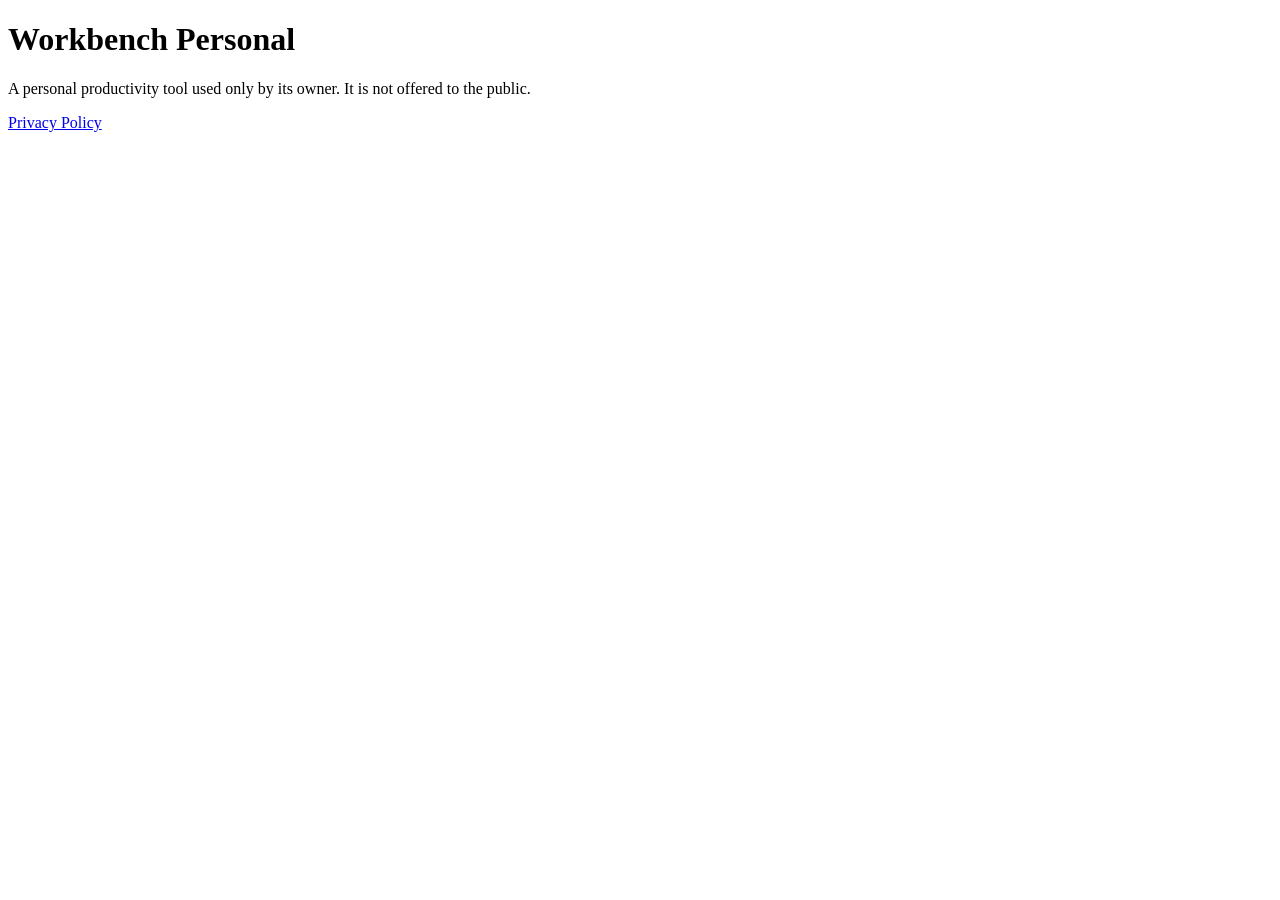
==== index.html @ 725884d2 "Add home page and privacy policy" ====
<!doctype html><html><head><meta charset="utf-8"><title>Workbench Personal</title></head>
<body><h1>Workbench Personal</h1>
<p>A personal productivity tool used only by its owner. It is not offered to the public.</p>
<p><a href="privacy.html">Privacy Policy</a></p></body></html>
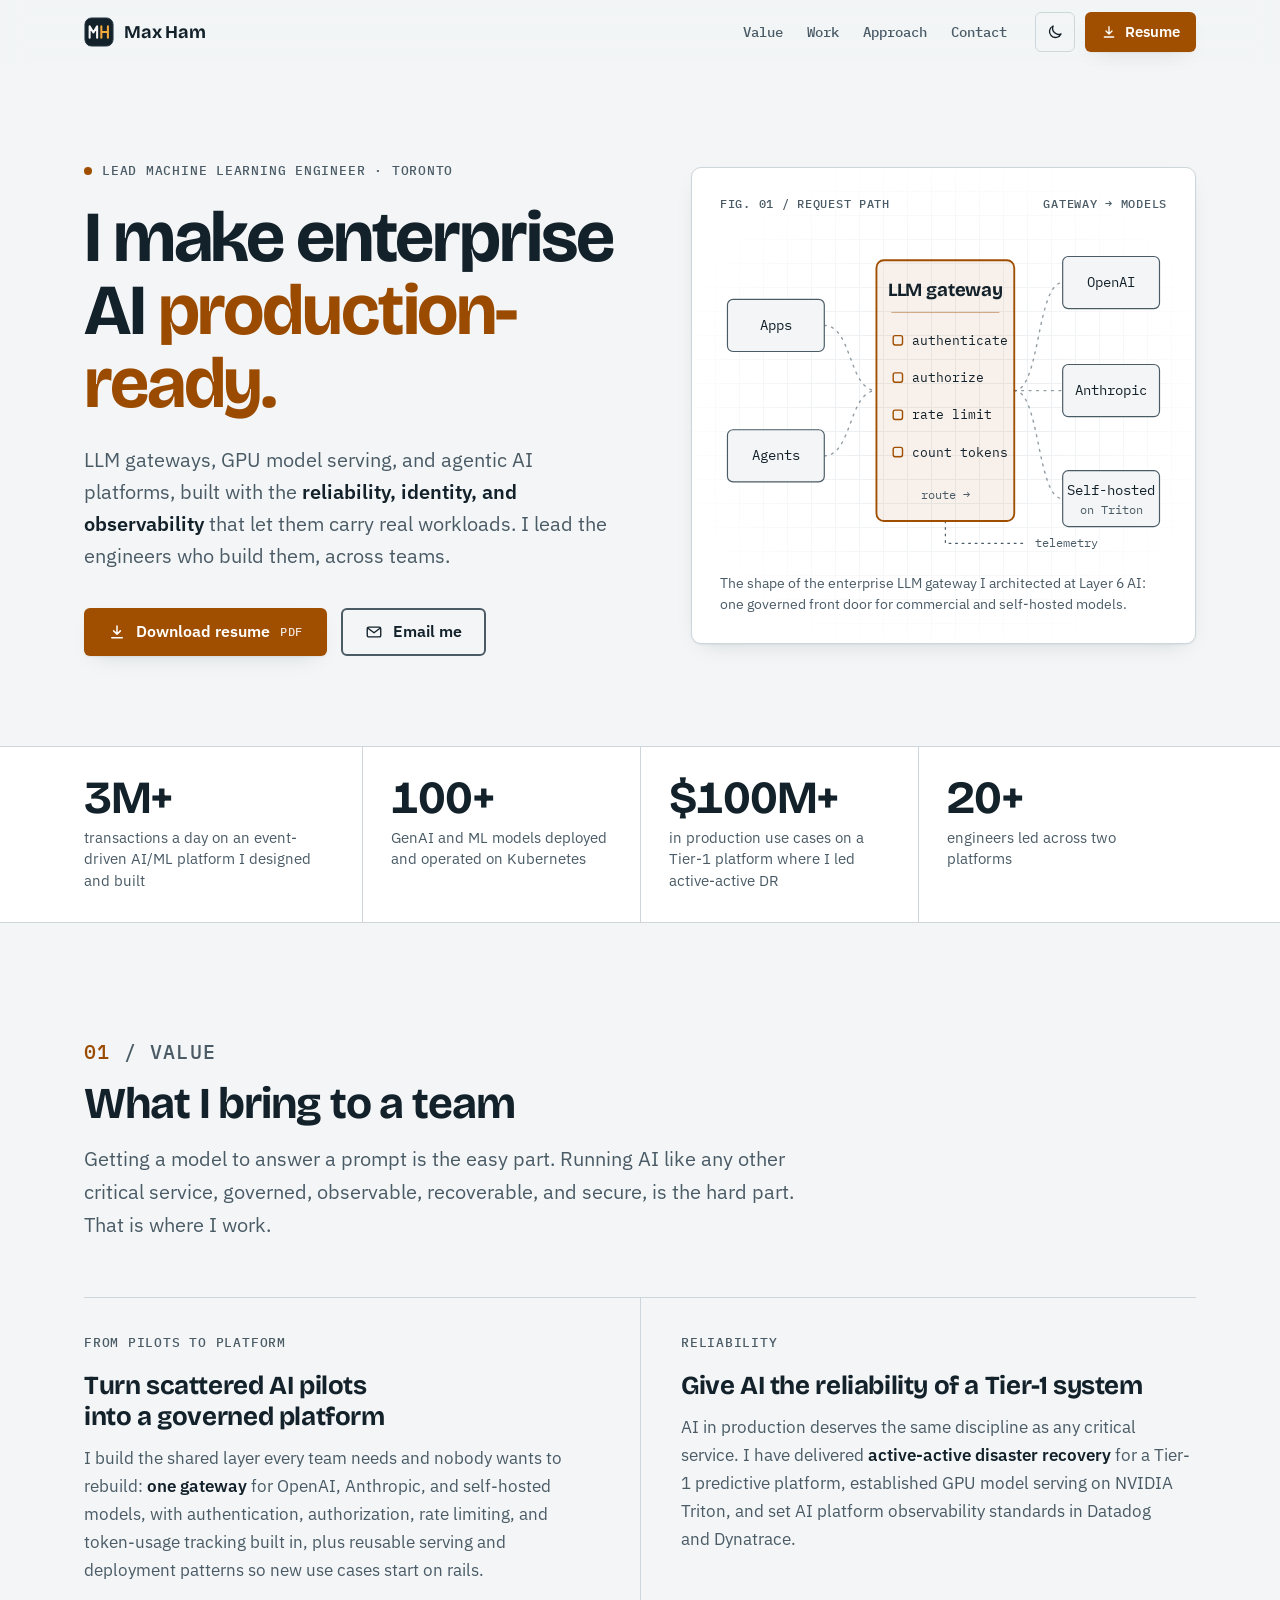
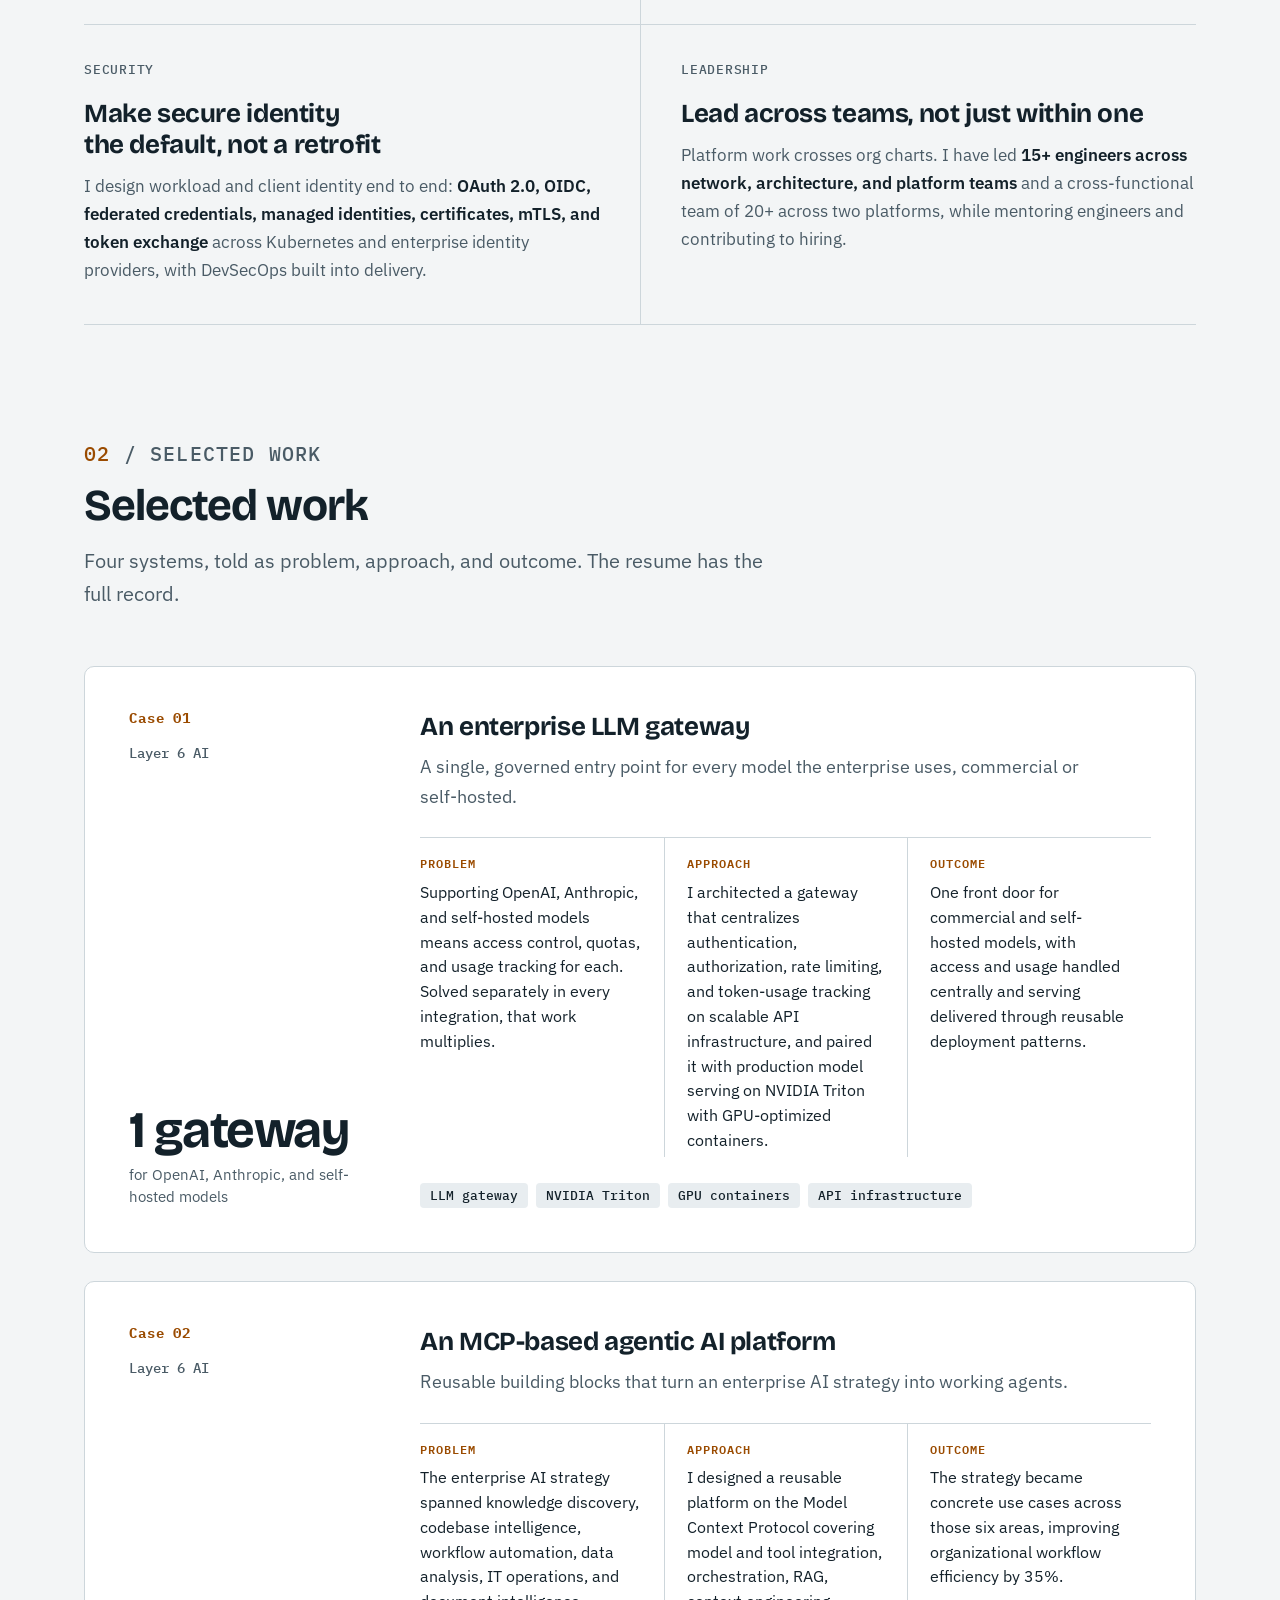
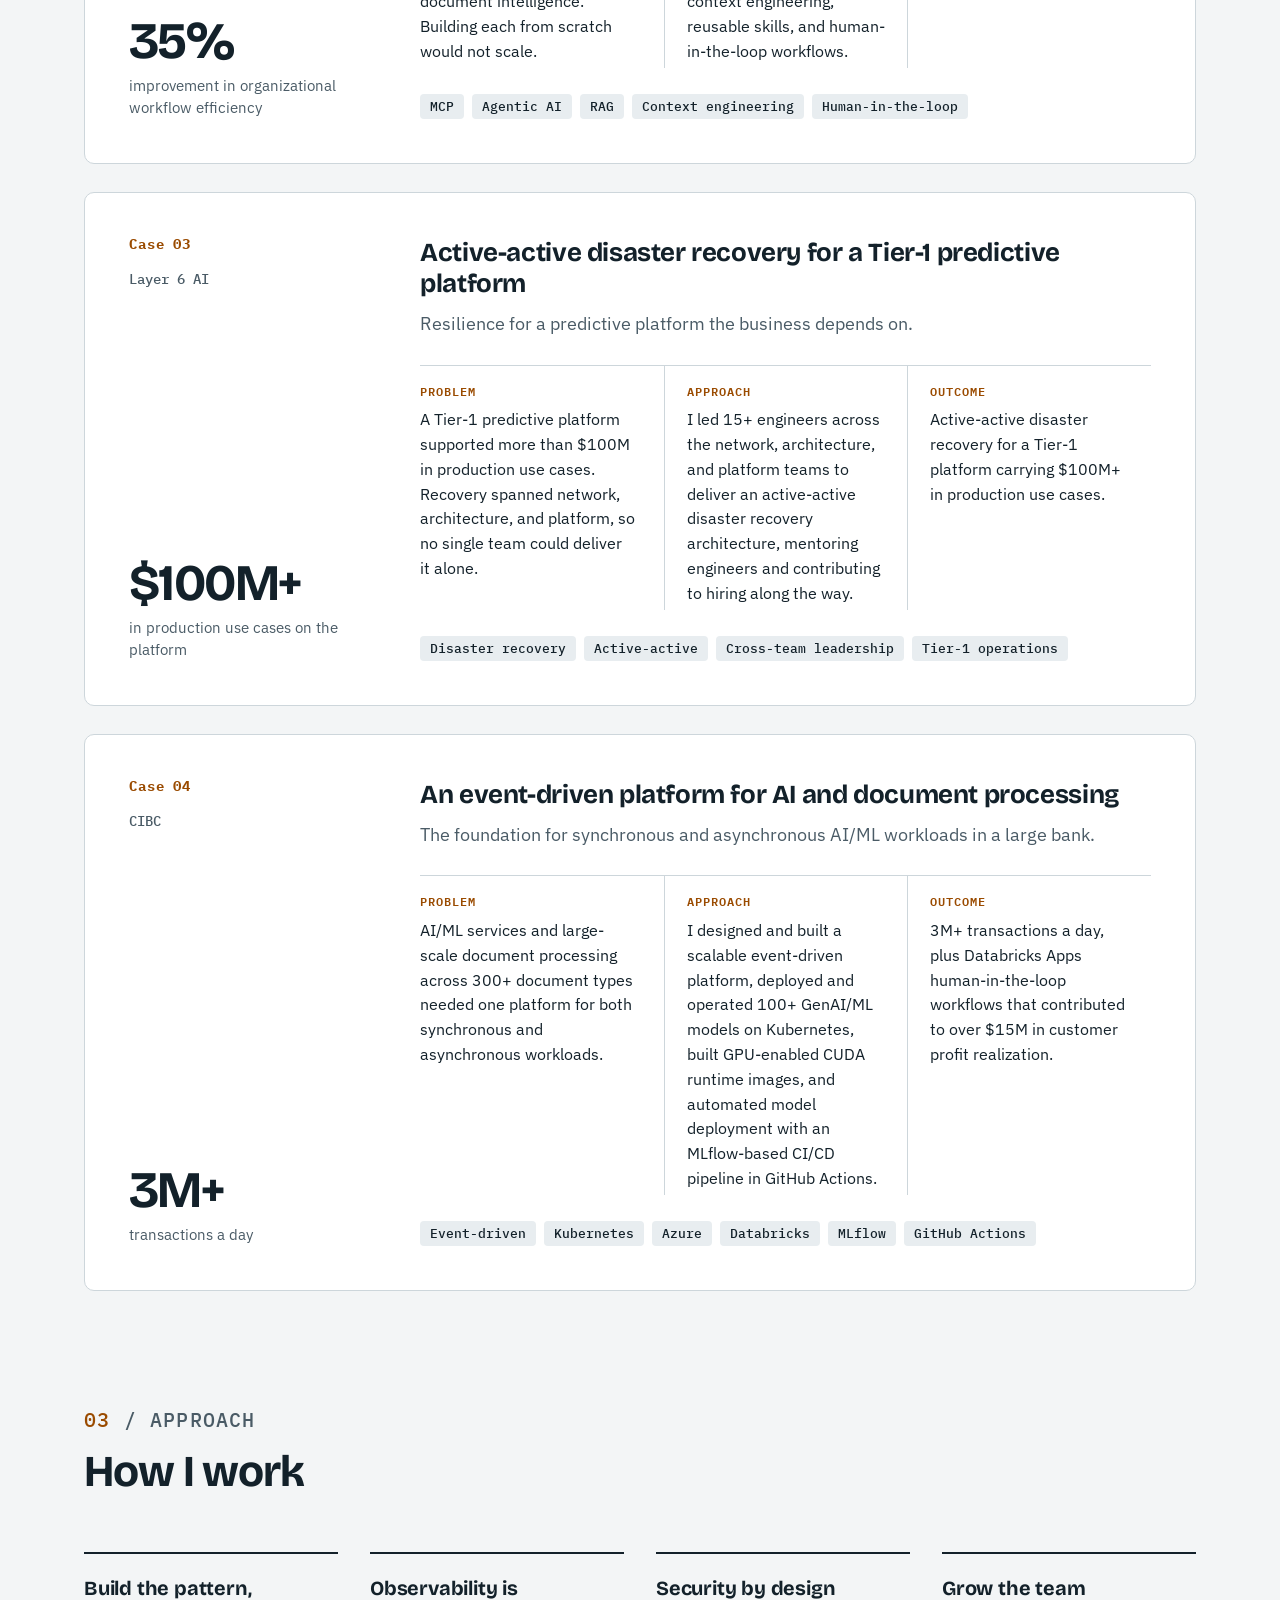
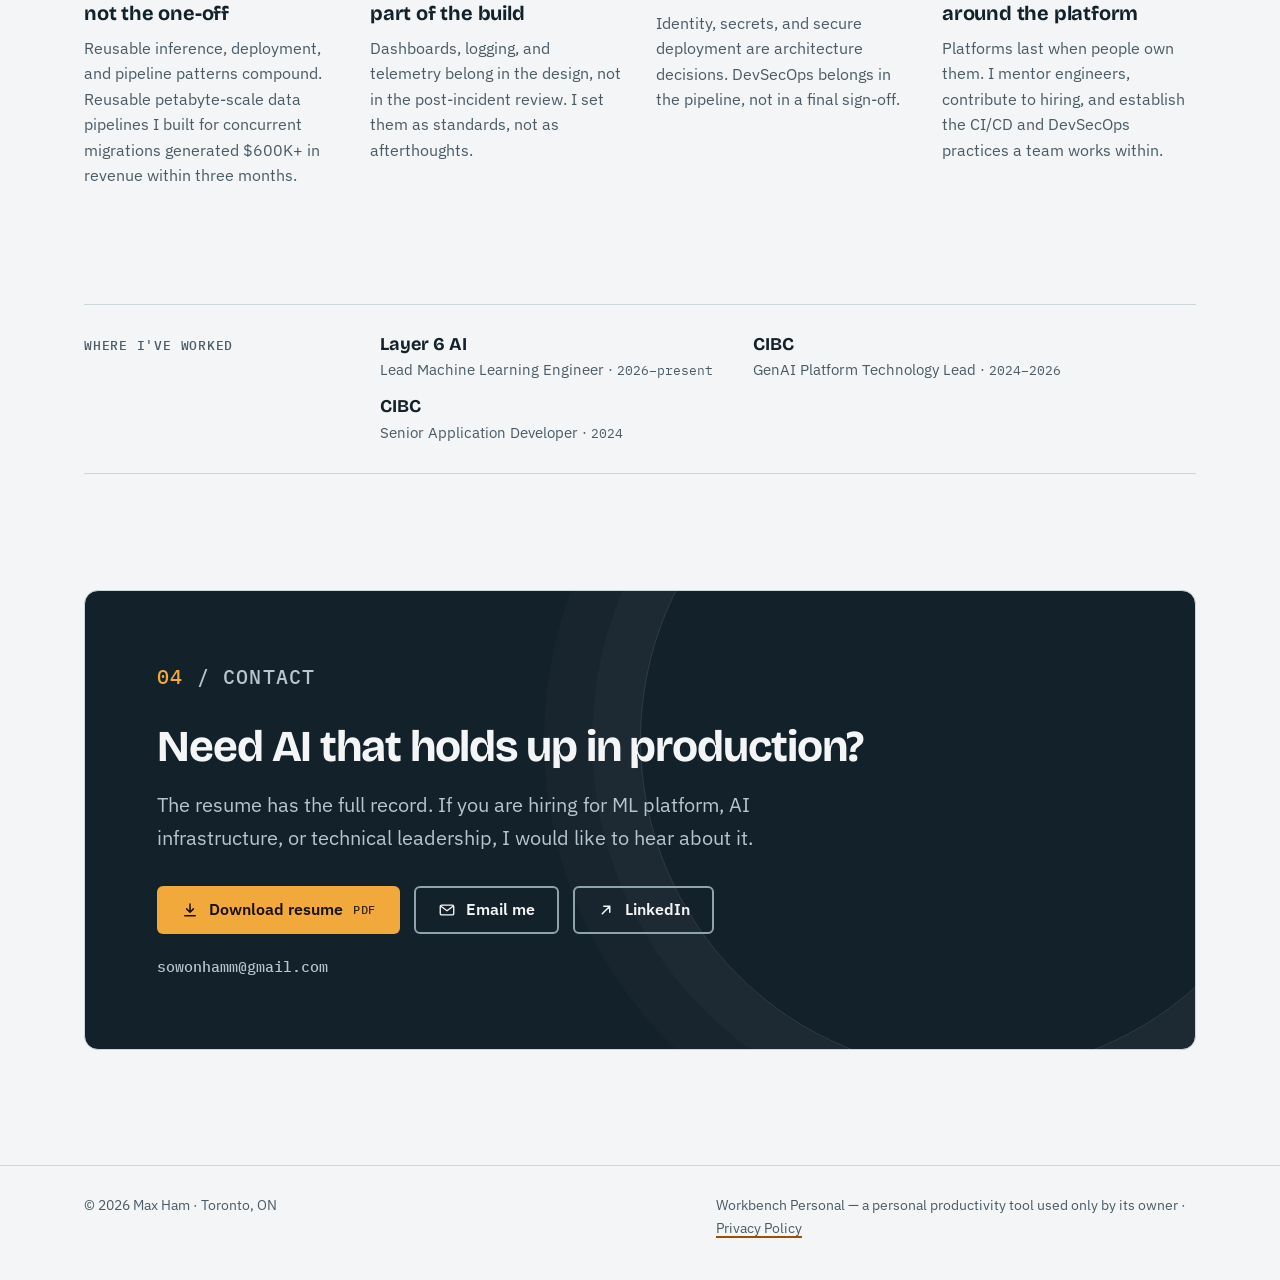
==== commit 6c337cfb: "Launch personal website" ====
--- a/index.html
+++ b/index.html
@@ -1,4 +1,388 @@
-<!doctype html><html><head><meta charset="utf-8"><title>Workbench Personal</title></head>
-<body><h1>Workbench Personal</h1>
-<p>A personal productivity tool used only by its owner. It is not offered to the public.</p>
-<p><a href="privacy.html">Privacy Policy</a></p></body></html>
+<!doctype html>
+<html lang="en-CA">
+<head>
+<meta charset="utf-8">
+<meta name="viewport" content="width=device-width, initial-scale=1, viewport-fit=cover">
+<title>Max Ham | Lead Machine Learning Engineer, Toronto</title>
+<meta name="description" content="Max Ham is a Lead Machine Learning Engineer in Toronto who makes enterprise AI production-ready: LLM gateways, GPU model serving, agentic AI platforms, and Tier-1 reliability.">
+<meta name="author" content="Max Ham">
+<link rel="canonical" href="https://irosora.github.io/">
+<meta name="color-scheme" content="light dark">
+<meta name="theme-color" content="#f3f5f6" media="(prefers-color-scheme: light)">
+<meta name="theme-color" content="#0c161c" media="(prefers-color-scheme: dark)">
+
+<meta property="og:type" content="profile">
+<meta property="og:site_name" content="Max Ham">
+<meta property="og:locale" content="en_CA">
+<meta property="og:url" content="https://irosora.github.io/">
+<meta property="og:title" content="Max Ham | Lead Machine Learning Engineer">
+<meta property="og:description" content="I make enterprise AI production-ready: LLM gateways, GPU model serving, agentic AI platforms, and Tier-1 reliability.">
+<meta property="og:image" content="https://irosora.github.io/og-image.png">
+<meta property="og:image:type" content="image/png">
+<meta property="og:image:width" content="1200">
+<meta property="og:image:height" content="630">
+<meta property="og:image:alt" content="Max Ham, Lead Machine Learning Engineer, Toronto. I make enterprise AI production-ready.">
+<meta property="profile:first_name" content="Max">
+<meta property="profile:last_name" content="Ham">
+<meta name="twitter:card" content="summary_large_image">
+<meta name="twitter:title" content="Max Ham | Lead Machine Learning Engineer">
+<meta name="twitter:description" content="I make enterprise AI production-ready: LLM gateways, GPU model serving, agentic AI platforms, and Tier-1 reliability.">
+<meta name="twitter:image" content="https://irosora.github.io/og-image.png">
+<meta name="twitter:image:alt" content="Max Ham, Lead Machine Learning Engineer, Toronto. I make enterprise AI production-ready.">
+
+<link rel="icon" href="/favicon.ico" sizes="32x32">
+<link rel="icon" href="/favicon.svg" type="image/svg+xml">
+<link rel="apple-touch-icon" href="/apple-touch-icon.png">
+<link rel="manifest" href="/site.webmanifest">
+
+<link rel="preconnect" href="https://fonts.googleapis.com">
+<link rel="preconnect" href="https://fonts.gstatic.com" crossorigin>
+<link rel="stylesheet" href="https://fonts.googleapis.com/css2?family=Bricolage+Grotesque:opsz,wght@12..96,700&family=IBM+Plex+Mono:wght@500;600;700&family=IBM+Plex+Sans:wght@400;600&display=swap">
+<link rel="stylesheet" href="/styles.css">
+<script>
+  // Apply a saved theme before first paint so the page never flashes the wrong colours.
+  (function () {
+    try {
+      var t = localStorage.getItem("theme");
+      if (t === "light" || t === "dark") document.documentElement.setAttribute("data-theme", t);
+    } catch (e) {}
+  })();
+</script>
+<script src="/script.js" defer></script>
+
+<script type="application/ld+json">
+{
+  "@context": "https://schema.org",
+  "@type": "Person",
+  "name": "Max Ham",
+  "jobTitle": "Lead Machine Learning Engineer",
+  "email": "mailto:sowonhamm@gmail.com",
+  "url": "https://irosora.github.io/",
+  "image": "https://irosora.github.io/og-image.png",
+  "sameAs": ["https://www.linkedin.com/in/sowonham/"],
+  "worksFor": { "@type": "Organization", "name": "Layer 6 AI" },
+  "address": {
+    "@type": "PostalAddress",
+    "addressLocality": "Toronto",
+    "addressRegion": "ON",
+    "addressCountry": "CA"
+  },
+  "knowsAbout": [
+    "Machine learning platforms",
+    "LLM gateways",
+    "Model serving",
+    "NVIDIA Triton Inference Server",
+    "Model Context Protocol",
+    "Retrieval-augmented generation",
+    "Agentic AI",
+    "Kubernetes",
+    "Microsoft Azure",
+    "Databricks",
+    "Disaster recovery",
+    "Observability"
+  ]
+}
+</script>
+</head>
+<body>
+<a class="skip-link" href="#main">Skip to content</a>
+
+<header class="site-header">
+  <div class="wrap header-inner">
+    <a class="brand" href="#top" aria-label="Max Ham, back to top">
+      <svg class="brand-mark" viewBox="0 0 32 32" width="30" height="30" aria-hidden="true" focusable="false">
+        <rect x="1" y="1" width="30" height="30" rx="7" fill="#13212a" stroke="#2a3c47"/>
+        <path d="M6 22V10l4 6.5L14 10v12" fill="none" stroke="#f3f5f6" stroke-width="2.2" stroke-linecap="round" stroke-linejoin="round"/>
+        <path d="M18.5 10v12M18.5 16h7M25.5 10v12" fill="none" stroke="#f2a93b" stroke-width="2.2" stroke-linecap="round"/>
+      </svg>
+      <span>Max Ham</span>
+    </a>
+    <nav class="site-nav" aria-label="Main">
+      <ul>
+        <li><a href="#value">Value</a></li>
+        <li><a href="#work">Work</a></li>
+        <li><a href="#approach">Approach</a></li>
+        <li><a href="#contact">Contact</a></li>
+      </ul>
+    </nav>
+    <div class="header-tools">
+      <button class="theme-toggle" type="button" aria-label="Switch to dark theme" hidden>
+        <svg class="icon-moon" viewBox="0 0 24 24" aria-hidden="true" focusable="false"><path d="M20 14.5A8 8 0 0 1 9.5 4a8 8 0 1 0 10.5 10.5Z" fill="none" stroke="currentColor" stroke-width="1.8" stroke-linejoin="round"/></svg>
+        <svg class="icon-sun" viewBox="0 0 24 24" aria-hidden="true" focusable="false"><circle cx="12" cy="12" r="4" fill="none" stroke="currentColor" stroke-width="1.8"/><path d="M12 2.5v2M12 19.5v2M2.5 12h2M19.5 12h2M5.3 5.3l1.4 1.4M17.3 17.3l1.4 1.4M5.3 18.7l1.4-1.4M17.3 6.7l1.4-1.4" stroke="currentColor" stroke-width="1.8" stroke-linecap="round"/></svg>
+      </button>
+      <a class="btn btn-primary btn-sm" href="/Max_Ham_Resume.pdf" download="Max_Ham_Resume.pdf">
+        <svg viewBox="0 0 24 24" aria-hidden="true" focusable="false"><path d="M12 4v11m0 0-4.5-4.5M12 15l4.5-4.5M5 19.5h14" fill="none" stroke="currentColor" stroke-width="2" stroke-linecap="round" stroke-linejoin="round"/></svg>
+        <span>Resume<span class="visually-hidden"> (PDF download)</span></span>
+      </a>
+    </div>
+  </div>
+</header>
+
+<main id="main" tabindex="-1">
+  <div id="top" class="wrap hero">
+    <div class="hero-copy">
+      <p class="label status"><span class="status-dot" aria-hidden="true"></span>Lead Machine Learning Engineer &middot; Toronto</p>
+      <h1>I make enterprise AI <em>production-ready.</em></h1>
+      <p class="lede">LLM gateways, GPU model serving, and agentic AI platforms, built with the <strong>reliability, identity, and observability</strong> that let them carry real workloads. I lead the engineers who build them, across teams.</p>
+      <div class="actions">
+        <a class="btn btn-primary" href="/Max_Ham_Resume.pdf" download="Max_Ham_Resume.pdf">
+          <svg viewBox="0 0 24 24" aria-hidden="true" focusable="false"><path d="M12 4v11m0 0-4.5-4.5M12 15l4.5-4.5M5 19.5h14" fill="none" stroke="currentColor" stroke-width="2" stroke-linecap="round" stroke-linejoin="round"/></svg>
+          Download resume <span class="meta">PDF</span>
+        </a>
+        <a class="btn btn-secondary" href="mailto:sowonhamm@gmail.com">
+          <svg viewBox="0 0 24 24" aria-hidden="true" focusable="false"><rect x="3" y="5.5" width="18" height="13" rx="2" fill="none" stroke="currentColor" stroke-width="1.8"/><path d="m4 7 8 6 8-6" fill="none" stroke="currentColor" stroke-width="1.8" stroke-linejoin="round"/></svg>
+          Email me
+        </a>
+      </div>
+    </div>
+
+    <figure class="hero-visual diagram-frame">
+      <div class="diagram-head" aria-hidden="true"><span>fig. 01 / request path</span><span>gateway &rarr; models</span></div>
+      <svg class="diagram" viewBox="0 0 480 360" width="480" height="360" role="img" aria-labelledby="diagram-title diagram-desc">
+        <title id="diagram-title">How an enterprise LLM gateway routes a request</title>
+        <desc id="diagram-desc">Apps and agents send requests to an LLM gateway. The gateway authenticates, authorizes, rate limits, and counts token usage, then routes each request to OpenAI, Anthropic, or a self-hosted model served on NVIDIA Triton. The gateway emits telemetry for observability.</desc>
+
+        <path class="wire" d="M112 110 C142 110 138 180 168 180"/>
+        <path class="wire" d="M112 250 C142 250 138 180 168 180"/>
+        <path class="wire" d="M316 180 C344 180 340 64 368 64"/>
+        <path class="wire" d="M316 180 H368"/>
+        <path class="wire" d="M316 180 C344 180 340 296 368 296"/>
+        <path class="tele" d="M242 320 V344 H330"/>
+
+        <path class="pulse in-a" pathLength="100" d="M112 110 C142 110 138 180 168 180"/>
+        <path class="pulse in-b" pathLength="100" d="M112 250 C142 250 138 180 168 180"/>
+        <path class="pulse out-a" pathLength="100" d="M316 180 C344 180 340 64 368 64"/>
+        <path class="pulse out-b" pathLength="100" d="M316 180 H368"/>
+        <path class="pulse out-c" pathLength="100" d="M316 180 C344 180 340 296 368 296"/>
+
+        <rect class="node" x="8" y="82" width="104" height="56" rx="6"/>
+        <text x="60" y="115" text-anchor="middle">Apps</text>
+        <rect class="node" x="8" y="222" width="104" height="56" rx="6"/>
+        <text x="60" y="255" text-anchor="middle">Agents</text>
+
+        <rect class="gateway" x="168" y="40" width="148" height="280" rx="8"/>
+        <text class="t-title" x="242" y="78" text-anchor="middle">LLM gateway</text>
+        <line class="rule" x1="184" y1="96" x2="300" y2="96"/>
+        <rect class="check-box c1" x="186" y="121" width="10" height="10" rx="2"/>
+        <text class="t-check" x="206" y="131">authenticate</text>
+        <rect class="check-box c2" x="186" y="161" width="10" height="10" rx="2"/>
+        <text class="t-check" x="206" y="171">authorize</text>
+        <rect class="check-box c3" x="186" y="201" width="10" height="10" rx="2"/>
+        <text class="t-check" x="206" y="211">rate limit</text>
+        <rect class="check-box c4" x="186" y="241" width="10" height="10" rx="2"/>
+        <text class="t-check" x="206" y="251">count tokens</text>
+        <text class="t-soft" x="242" y="296" text-anchor="middle">route &#8594;</text>
+
+        <rect class="node" x="368" y="36" width="104" height="56" rx="6"/>
+        <text x="420" y="69" text-anchor="middle">OpenAI</text>
+        <rect class="node" x="368" y="152" width="104" height="56" rx="6"/>
+        <text x="420" y="185" text-anchor="middle">Anthropic</text>
+        <rect class="node" x="368" y="266" width="104" height="60" rx="6"/>
+        <text x="420" y="292" text-anchor="middle">Self-hosted</text>
+        <text class="t-soft" x="420" y="312" text-anchor="middle">on Triton</text>
+
+        <text class="t-soft" x="338" y="348">telemetry</text>
+      </svg>
+      <figcaption class="diagram-caption">The shape of the enterprise LLM gateway I architected at Layer 6 AI: one governed front door for commercial and self-hosted models.</figcaption>
+    </figure>
+  </div>
+
+  <section class="proof" aria-label="At a glance">
+    <div class="wrap">
+      <dl>
+        <div><dt>transactions a day on an event-driven AI/ML platform I designed and built</dt><dd>3M+</dd></div>
+        <div><dt>GenAI and ML models deployed and operated on Kubernetes</dt><dd>100+</dd></div>
+        <div><dt>in production use cases on a Tier-1 platform where I led active-active DR</dt><dd>$100M+</dd></div>
+        <div><dt>engineers led across two platforms</dt><dd>20+</dd></div>
+      </dl>
+    </div>
+  </section>
+
+  <section id="value" class="wrap section" aria-labelledby="value-title">
+    <div class="section-head">
+      <p class="label"><span class="idx">01</span> / Value</p>
+      <h2 id="value-title">What I bring to a team</h2>
+      <p>Getting a model to answer a prompt is the easy part. Running AI like any other critical service, governed, observable, recoverable, and secure, is the hard part. That is where I work.</p>
+    </div>
+    <div class="value-grid">
+      <article class="value">
+        <p class="label">From pilots to platform</p>
+        <h3>Turn scattered AI pilots into a governed platform</h3>
+        <p>I build the shared layer every team needs and nobody wants to rebuild: <strong>one gateway</strong> for OpenAI, Anthropic, and self-hosted models, with authentication, authorization, rate limiting, and token-usage tracking built in, plus reusable serving and deployment patterns so new use cases start on rails.</p>
+      </article>
+      <article class="value">
+        <p class="label">Reliability</p>
+        <h3>Give AI the reliability of a Tier-1 system</h3>
+        <p>AI in production deserves the same discipline as any critical service. I have delivered <strong>active-active disaster recovery</strong> for a Tier-1 predictive platform, established GPU model serving on NVIDIA Triton, and set AI platform observability standards in Datadog and Dynatrace.</p>
+      </article>
+      <article class="value">
+        <p class="label">Security</p>
+        <h3>Make secure identity the default, not a retrofit</h3>
+        <p>I design workload and client identity end to end: <strong>OAuth 2.0, OIDC, federated credentials, managed identities, certificates, mTLS, and token exchange</strong> across Kubernetes and enterprise identity providers, with DevSecOps built into delivery.</p>
+      </article>
+      <article class="value">
+        <p class="label">Leadership</p>
+        <h3>Lead across teams, not just within one</h3>
+        <p>Platform work crosses org charts. I have led <strong>15+ engineers across network, architecture, and platform teams</strong> and a cross-functional team of 20+ across two platforms, while mentoring engineers and contributing to hiring.</p>
+      </article>
+    </div>
+  </section>
+
+  <section id="work" class="wrap section" aria-labelledby="work-title">
+    <div class="section-head">
+      <p class="label"><span class="idx">02</span> / Selected work</p>
+      <h2 id="work-title">Selected work</h2>
+      <p>Four systems, told as problem, approach, and outcome. The resume has the full record.</p>
+    </div>
+
+    <div class="cases">
+      <article class="case" aria-labelledby="case1-title">
+        <div class="case-meta">
+          <p class="case-num">Case 01</p>
+          <p class="case-org">Layer 6 AI</p>
+          <p class="case-figure"><span class="num">1 gateway</span><span class="cap">for OpenAI, Anthropic, and self-hosted models</span></p>
+        </div>
+        <div class="case-body">
+          <h3 id="case1-title">An enterprise LLM gateway</h3>
+          <p class="summary">A single, governed entry point for every model the enterprise uses, commercial or self-hosted.</p>
+          <dl class="pao">
+            <div><dt>Problem</dt><dd>Supporting OpenAI, Anthropic, and self-hosted models means access control, quotas, and usage tracking for each. Solved separately in every integration, that work multiplies.</dd></div>
+            <div><dt>Approach</dt><dd>I architected a gateway that centralizes authentication, authorization, rate limiting, and token-usage tracking on scalable API infrastructure, and paired it with production model serving on NVIDIA Triton with GPU-optimized containers.</dd></div>
+            <div><dt>Outcome</dt><dd>One front door for commercial and self-hosted models, with access and usage handled centrally and serving delivered through reusable deployment patterns.</dd></div>
+          </dl>
+          <ul class="stack" aria-label="Technologies">
+            <li>LLM gateway</li><li>NVIDIA Triton</li><li>GPU containers</li><li>API infrastructure</li>
+          </ul>
+        </div>
+      </article>
+
+      <article class="case" aria-labelledby="case2-title">
+        <div class="case-meta">
+          <p class="case-num">Case 02</p>
+          <p class="case-org">Layer 6 AI</p>
+          <p class="case-figure"><span class="num">35%</span><span class="cap">improvement in organizational workflow efficiency</span></p>
+        </div>
+        <div class="case-body">
+          <h3 id="case2-title">An MCP-based agentic AI platform</h3>
+          <p class="summary">Reusable building blocks that turn an enterprise AI strategy into working agents.</p>
+          <dl class="pao">
+            <div><dt>Problem</dt><dd>The enterprise AI strategy spanned knowledge discovery, codebase intelligence, workflow automation, data analysis, IT operations, and document intelligence. Building each from scratch would not scale.</dd></div>
+            <div><dt>Approach</dt><dd>I designed a reusable platform on the Model Context Protocol covering model and tool integration, orchestration, RAG, context engineering, reusable skills, and human-in-the-loop workflows.</dd></div>
+            <div><dt>Outcome</dt><dd>The strategy became concrete use cases across those six areas, improving organizational workflow efficiency by 35%.</dd></div>
+          </dl>
+          <ul class="stack" aria-label="Technologies">
+            <li>MCP</li><li>Agentic AI</li><li>RAG</li><li>Context engineering</li><li>Human-in-the-loop</li>
+          </ul>
+        </div>
+      </article>
+
+      <article class="case" aria-labelledby="case3-title">
+        <div class="case-meta">
+          <p class="case-num">Case 03</p>
+          <p class="case-org">Layer 6 AI</p>
+          <p class="case-figure"><span class="num">$100M+</span><span class="cap">in production use cases on the platform</span></p>
+        </div>
+        <div class="case-body">
+          <h3 id="case3-title">Active-active disaster recovery for a Tier-1 predictive platform</h3>
+          <p class="summary">Resilience for a predictive platform the business depends on.</p>
+          <dl class="pao">
+            <div><dt>Problem</dt><dd>A Tier-1 predictive platform supported more than $100M in production use cases. Recovery spanned network, architecture, and platform, so no single team could deliver it alone.</dd></div>
+            <div><dt>Approach</dt><dd>I led 15+ engineers across the network, architecture, and platform teams to deliver an active-active disaster recovery architecture, mentoring engineers and contributing to hiring along the way.</dd></div>
+            <div><dt>Outcome</dt><dd>Active-active disaster recovery for a Tier-1 platform carrying $100M+ in production use cases.</dd></div>
+          </dl>
+          <ul class="stack" aria-label="Disciplines">
+            <li>Disaster recovery</li><li>Active-active</li><li>Cross-team leadership</li><li>Tier-1 operations</li>
+          </ul>
+        </div>
+      </article>
+
+      <article class="case" aria-labelledby="case4-title">
+        <div class="case-meta">
+          <p class="case-num">Case 04</p>
+          <p class="case-org">CIBC</p>
+          <p class="case-figure"><span class="num">3M+</span><span class="cap">transactions a day</span></p>
+        </div>
+        <div class="case-body">
+          <h3 id="case4-title">An event-driven platform for AI and document processing</h3>
+          <p class="summary">The foundation for synchronous and asynchronous AI/ML workloads in a large bank.</p>
+          <dl class="pao">
+            <div><dt>Problem</dt><dd>AI/ML services and large-scale document processing across 300+ document types needed one platform for both synchronous and asynchronous workloads.</dd></div>
+            <div><dt>Approach</dt><dd>I designed and built a scalable event-driven platform, deployed and operated 100+ GenAI/ML models on Kubernetes, built GPU-enabled CUDA runtime images, and automated model deployment with an MLflow-based CI/CD pipeline in GitHub Actions.</dd></div>
+            <div><dt>Outcome</dt><dd>3M+ transactions a day, plus Databricks Apps human-in-the-loop workflows that contributed to over $15M in customer profit realization.</dd></div>
+          </dl>
+          <ul class="stack" aria-label="Technologies">
+            <li>Event-driven</li><li>Kubernetes</li><li>Azure</li><li>Databricks</li><li>MLflow</li><li>GitHub Actions</li>
+          </ul>
+        </div>
+      </article>
+    </div>
+  </section>
+
+  <section id="approach" class="wrap section" aria-labelledby="approach-title">
+    <div class="section-head">
+      <p class="label"><span class="idx">03</span> / Approach</p>
+      <h2 id="approach-title">How I work</h2>
+    </div>
+    <div class="principles">
+      <article class="principle">
+        <h3>Build the pattern, not the one-off</h3>
+        <p>Reusable inference, deployment, and pipeline patterns compound. Reusable petabyte-scale data pipelines I built for concurrent migrations generated $600K+ in revenue within three months.</p>
+      </article>
+      <article class="principle">
+        <h3>Observability is part of the build</h3>
+        <p>Dashboards, logging, and telemetry belong in the design, not in the post-incident review. I set them as standards, not as afterthoughts.</p>
+      </article>
+      <article class="principle">
+        <h3>Security by design</h3>
+        <p>Identity, secrets, and secure deployment are architecture decisions. DevSecOps belongs in the pipeline, not in a final sign-off.</p>
+      </article>
+      <article class="principle">
+        <h3>Grow the team around the platform</h3>
+        <p>Platforms last when people own them. I mentor engineers, contribute to hiring, and establish the CI/CD and DevSecOps practices a team works within.</p>
+      </article>
+    </div>
+
+    <div class="history">
+      <h2 class="label">Where I've worked</h2>
+      <ol>
+        <li><span class="org">Layer 6 AI</span><span class="role">Lead Machine Learning Engineer &middot; <span class="when">2026&ndash;present</span></span></li>
+        <li><span class="org">CIBC</span><span class="role">GenAI Platform Technology Lead &middot; <span class="when">2024&ndash;2026</span></span></li>
+        <li><span class="org">CIBC</span><span class="role">Senior Application Developer &middot; <span class="when">2024</span></span></li>
+      </ol>
+    </div>
+  </section>
+
+  <section id="contact" class="wrap" aria-labelledby="contact-title">
+    <div class="cta">
+      <div class="cta-inner">
+        <p class="label"><span class="idx">04</span> / Contact</p>
+        <h2 id="contact-title">Need AI that holds up in production?</h2>
+        <p>The resume has the full record. If you are hiring for ML platform, AI infrastructure, or technical leadership, I would like to hear about it.</p>
+        <div class="actions">
+          <a class="btn btn-primary" href="/Max_Ham_Resume.pdf" download="Max_Ham_Resume.pdf">
+            <svg viewBox="0 0 24 24" aria-hidden="true" focusable="false"><path d="M12 4v11m0 0-4.5-4.5M12 15l4.5-4.5M5 19.5h14" fill="none" stroke="currentColor" stroke-width="2" stroke-linecap="round" stroke-linejoin="round"/></svg>
+            Download resume <span class="meta">PDF</span>
+          </a>
+          <a class="btn btn-secondary" href="mailto:sowonhamm@gmail.com">
+            <svg viewBox="0 0 24 24" aria-hidden="true" focusable="false"><rect x="3" y="5.5" width="18" height="13" rx="2" fill="none" stroke="currentColor" stroke-width="1.8"/><path d="m4 7 8 6 8-6" fill="none" stroke="currentColor" stroke-width="1.8" stroke-linejoin="round"/></svg>
+            Email me
+          </a>
+          <a class="btn btn-secondary" href="https://www.linkedin.com/in/sowonham/" rel="noopener">
+            <svg viewBox="0 0 24 24" aria-hidden="true" focusable="false"><path d="M7 17 17 7M9 7h8v8" fill="none" stroke="currentColor" stroke-width="2" stroke-linecap="round" stroke-linejoin="round"/></svg>
+            LinkedIn
+          </a>
+        </div>
+        <p class="email">sowonhamm@gmail.com</p>
+      </div>
+    </div>
+  </section>
+</main>
+
+<footer class="site-footer">
+  <div class="wrap footer-inner">
+    <p>&copy; 2026 Max Ham &middot; Toronto, ON</p>
+    <p class="app-note">Workbench Personal &mdash; a personal productivity tool used only by its owner &middot; <a href="privacy.html">Privacy Policy</a></p>
+  </div>
+</footer>
+</body>
+</html>
--- a/styles.css
+++ b/styles.css
@@ -0,0 +1,704 @@
+/*
+  Max Ham — personal site
+  Concept: an engineer's system sheet. Numbered sections, mono labels,
+  hairline rules, one warm accent. Hand-written, no build step.
+*/
+
+/* ---------- Tokens ---------- */
+:root {
+  --bg: #f3f5f6;
+  --surface: #ffffff;
+  --surface-2: #e8edf0;
+  --fg: #13212a;
+  --muted: #4a5b66;
+  --line: #cdd6db;
+  --line-strong: #4a5b66;
+  --accent: #a04e00;
+  --accent-text: #9a4b00;
+  --on-accent: #ffffff;
+  --accent-wash: rgba(160, 78, 0, 0.08);
+  --shadow: 0 1px 2px rgba(19, 33, 42, 0.06), 0 8px 24px -12px rgba(19, 33, 42, 0.18);
+
+  --display: "Bricolage Grotesque", "Segoe UI", system-ui, -apple-system, sans-serif;
+  --body: "IBM Plex Sans", "Segoe UI", system-ui, -apple-system, sans-serif;
+  --mono: "IBM Plex Mono", ui-monospace, "SFMono-Regular", Consolas, monospace;
+
+  --step--1: 0.875rem;
+  --step-0: 1.0625rem;
+  --step-1: 1.25rem;
+  --step-2: clamp(1.375rem, 1.1rem + 0.9vw, 1.625rem);
+  --step-3: clamp(1.875rem, 1.4rem + 2vw, 2.75rem);
+  --step-4: clamp(2.375rem, 1.6rem + 3.6vw, 4.5rem);
+
+  --space-section: clamp(72px, 9vw, 128px);
+  --radius: 6px;
+  --header-h: 64px;
+
+  color-scheme: light;
+}
+
+@media (prefers-color-scheme: dark) {
+  :root:not([data-theme="light"]) {
+    --bg: #0c161c;
+    --surface: #13212a;
+    --surface-2: #182a35;
+    --fg: #e6edf0;
+    --muted: #9db0ba;
+    --line: #2a3c47;
+    --line-strong: #9db0ba;
+    --accent: #f2a93b;
+    --accent-text: #f2a93b;
+    --on-accent: #1b1203;
+    --accent-wash: rgba(242, 169, 59, 0.09);
+    --shadow: 0 1px 2px rgba(0, 0, 0, 0.3), 0 10px 30px -12px rgba(0, 0, 0, 0.6);
+    color-scheme: dark;
+  }
+}
+:root[data-theme="dark"] {
+  --bg: #0c161c;
+  --surface: #13212a;
+  --surface-2: #182a35;
+  --fg: #e6edf0;
+  --muted: #9db0ba;
+  --line: #2a3c47;
+  --line-strong: #9db0ba;
+  --accent: #f2a93b;
+  --accent-text: #f2a93b;
+  --on-accent: #1b1203;
+  --accent-wash: rgba(242, 169, 59, 0.09);
+  --shadow: 0 1px 2px rgba(0, 0, 0, 0.3), 0 10px 30px -12px rgba(0, 0, 0, 0.6);
+  color-scheme: dark;
+}
+
+/* ---------- Base ---------- */
+*, *::before, *::after { box-sizing: border-box; }
+html {
+  -webkit-text-size-adjust: 100%;
+  text-size-adjust: 100%;
+  scroll-behavior: smooth;
+  scroll-padding-top: calc(var(--header-h) + 16px);
+}
+body {
+  margin: 0;
+  min-height: 100vh;
+  background: var(--bg);
+  color: var(--fg);
+  font: 400 var(--step-0)/1.65 var(--body);
+  font-feature-settings: "kern", "liga";
+  -webkit-font-smoothing: antialiased;
+  -moz-osx-font-smoothing: grayscale;
+  overflow-x: clip;
+}
+img, svg { max-width: 100%; }
+p, h1, h2, h3, dl, dd, ul, ol, figure { margin: 0; }
+ul, ol { padding: 0; list-style: none; }
+::selection { background: var(--accent); color: var(--on-accent); }
+
+a {
+  color: inherit;
+  text-decoration-line: underline;
+  text-decoration-color: var(--accent);
+  text-decoration-thickness: 2px;
+  text-underline-offset: 0.22em;
+  transition: color 0.15s ease, text-decoration-color 0.15s ease;
+}
+a:hover { color: var(--accent-text); }
+
+:focus { outline: none; }
+main:focus-visible { outline: none; }
+:focus-visible {
+  outline: 3px solid var(--accent);
+  outline-offset: 3px;
+  border-radius: 3px;
+}
+
+.wrap {
+  width: 100%;
+  max-width: 1160px;
+  margin-inline: auto;
+  padding-left: max(24px, env(safe-area-inset-left, 0px));
+  padding-right: max(24px, env(safe-area-inset-right, 0px));
+}
+
+.visually-hidden {
+  position: absolute !important;
+  width: 1px; height: 1px;
+  padding: 0; margin: -1px;
+  overflow: hidden; clip: rect(0 0 0 0);
+  white-space: nowrap; border: 0;
+}
+
+.skip-link {
+  position: absolute;
+  left: 16px;
+  top: -100px;
+  z-index: 100;
+  padding: 10px 16px;
+  background: var(--fg);
+  color: var(--bg);
+  font: 600 var(--step--1)/1.2 var(--body);
+  text-decoration: none;
+  border-radius: var(--radius);
+}
+.skip-link:focus, .skip-link:focus-visible { top: 12px; color: var(--bg); }
+
+.label {
+  font: 500 0.8125rem/1.4 var(--mono);
+  letter-spacing: 0.06em;
+  text-transform: uppercase;
+  color: var(--muted);
+}
+.label .idx { color: var(--accent-text); }
+
+/* ---------- Buttons ---------- */
+.btn {
+  display: inline-flex;
+  align-items: center;
+  justify-content: center;
+  gap: 10px;
+  min-height: 48px;
+  padding: 12px 22px;
+  border: 2px solid transparent;
+  border-radius: var(--radius);
+  font: 600 1rem/1.2 var(--body);
+  text-decoration: none;
+  white-space: nowrap;
+  cursor: pointer;
+  transition: background-color 0.15s ease, color 0.15s ease, border-color 0.15s ease, transform 0.15s ease, box-shadow 0.15s ease;
+}
+.btn svg { width: 18px; height: 18px; flex: none; }
+.btn-primary {
+  background: var(--accent);
+  color: var(--on-accent);
+  box-shadow: var(--shadow);
+}
+.btn-primary:hover { color: var(--on-accent); transform: translateY(-1px); filter: brightness(1.06); }
+.btn-secondary {
+  background: transparent;
+  color: var(--fg);
+  border-color: var(--line-strong);
+}
+.btn-secondary:hover { color: var(--fg); border-color: var(--accent); background: var(--accent-wash); }
+.btn .meta {
+  font: 500 0.75rem/1 var(--mono);
+  letter-spacing: 0.05em;
+  opacity: 0.85;
+}
+.btn-sm { min-height: 40px; padding: 8px 14px; font-size: 0.9375rem; gap: 8px; }
+.btn-sm svg { width: 16px; height: 16px; }
+.actions { display: flex; flex-wrap: wrap; gap: 12px 14px; }
+
+/* ---------- Header ---------- */
+.site-header {
+  position: sticky;
+  top: 0;
+  z-index: 50;
+  background: color-mix(in srgb, var(--bg) 86%, transparent);
+  -webkit-backdrop-filter: saturate(1.4) blur(12px);
+  backdrop-filter: saturate(1.4) blur(12px);
+  border-bottom: 1px solid transparent;
+  transition: border-color 0.2s ease;
+}
+.site-header.is-scrolled { border-bottom-color: var(--line); }
+@supports not (background: color-mix(in srgb, red 50%, transparent)) {
+  .site-header { background: var(--bg); }
+}
+.header-inner {
+  display: flex;
+  align-items: center;
+  gap: 16px 28px;
+  min-height: var(--header-h);
+}
+.brand {
+  display: inline-flex;
+  align-items: center;
+  gap: 10px;
+  margin-right: auto;
+  font: 700 1.125rem/1 var(--display);
+  letter-spacing: -0.01em;
+  text-decoration: none;
+}
+.brand:hover { color: var(--fg); }
+.brand-mark { width: 30px; height: 30px; flex: none; }
+.site-nav ul { display: flex; gap: 4px 24px; }
+.site-nav a {
+  display: inline-block;
+  padding: 6px 0;
+  font: 500 0.875rem/1.2 var(--mono);
+  color: var(--muted);
+  text-decoration: none;
+}
+.site-nav a:hover { color: var(--fg); }
+.header-tools { display: flex; align-items: center; gap: 10px; }
+
+.theme-toggle {
+  display: inline-grid;
+  place-items: center;
+  width: 40px;
+  height: 40px;
+  padding: 0;
+  border: 1px solid var(--line);
+  border-radius: var(--radius);
+  background: transparent;
+  color: var(--fg);
+  cursor: pointer;
+  transition: border-color 0.15s ease, background-color 0.15s ease;
+}
+.theme-toggle:hover { border-color: var(--line-strong); background: var(--accent-wash); }
+.theme-toggle svg { width: 18px; height: 18px; }
+.theme-toggle .icon-sun { display: none; }
+:root[data-theme="dark"] .theme-toggle .icon-sun { display: block; }
+:root[data-theme="dark"] .theme-toggle .icon-moon { display: none; }
+@media (prefers-color-scheme: dark) {
+  :root:not([data-theme="light"]) .theme-toggle .icon-sun { display: block; }
+  :root:not([data-theme="light"]) .theme-toggle .icon-moon { display: none; }
+}
+/* The toggle needs JavaScript. Until the script reveals it, keep its space so nothing shifts. */
+.theme-toggle[hidden] { display: inline-grid; visibility: hidden; }
+
+/* ---------- Hero ---------- */
+.hero {
+  position: relative;
+  display: grid;
+  grid-template-columns: minmax(0, 1.05fr) minmax(0, 1fr);
+  gap: clamp(40px, 6vw, 88px);
+  align-items: center;
+  padding-block: clamp(48px, 7vw, 104px) clamp(56px, 7vw, 96px);
+}
+.hero > * { min-width: 0; }
+.hero h1 {
+  margin: 18px 0 24px;
+  font: 700 var(--step-4)/1.02 var(--display);
+  letter-spacing: -0.03em;
+  text-wrap: balance;
+}
+.hero h1 em {
+  font-style: normal;
+  color: var(--accent-text);
+}
+.hero .lede {
+  max-width: 54ch;
+  margin-bottom: 36px;
+  font-size: var(--step-1);
+  line-height: 1.6;
+  color: var(--muted);
+  text-wrap: pretty;
+}
+.hero .lede strong { color: var(--fg); font-weight: 600; }
+.status {
+  display: inline-flex;
+  align-items: center;
+  gap: 10px;
+}
+.status-dot {
+  position: relative;
+  width: 8px; height: 8px;
+  border-radius: 50%;
+  background: var(--accent);
+}
+
+/* Diagram */
+.diagram-frame {
+  position: relative;
+  padding: clamp(16px, 2.5vw, 28px);
+  background: var(--surface);
+  border: 1px solid var(--line);
+  border-radius: 10px;
+  box-shadow: var(--shadow);
+}
+.diagram-frame::before {
+  /* blueprint grid */
+  content: "";
+  position: absolute;
+  inset: 0;
+  border-radius: inherit;
+  background-image:
+    linear-gradient(var(--line) 1px, transparent 1px),
+    linear-gradient(90deg, var(--line) 1px, transparent 1px);
+  background-size: 24px 24px;
+  background-position: -1px -1px;
+  opacity: 0.35;
+  pointer-events: none;
+  -webkit-mask-image: radial-gradient(ellipse at center, #000 30%, transparent 80%);
+  mask-image: radial-gradient(ellipse at center, #000 30%, transparent 80%);
+}
+.diagram-head {
+  position: relative;
+  display: flex;
+  justify-content: space-between;
+  gap: 12px;
+  margin-bottom: 12px;
+  font: 500 0.75rem/1.3 var(--mono);
+  letter-spacing: 0.06em;
+  text-transform: uppercase;
+  color: var(--muted);
+}
+.diagram {
+  position: relative;
+  display: block;
+  width: 100%;
+  height: auto;
+  color: var(--fg);
+}
+.diagram text { fill: currentColor; font-family: var(--mono); font-size: 15px; }
+.diagram .t-title { font-family: var(--display); font-weight: 700; font-size: 20px; letter-spacing: -0.01em; }
+.diagram .t-soft { fill: var(--muted); font-size: 13px; }
+.diagram .t-check { font-size: 14px; }
+.diagram .node { fill: var(--bg); stroke: var(--line-strong); stroke-width: 1.25; }
+.diagram .gateway { fill: var(--accent-wash); stroke: var(--accent); stroke-width: 2; }
+.diagram .rule { stroke: var(--accent); stroke-width: 1; opacity: 0.5; }
+.diagram .wire { fill: none; stroke: var(--line-strong); stroke-width: 1.5; stroke-dasharray: 2 6; stroke-linecap: round; opacity: 0.6; }
+.diagram .tele { fill: none; stroke: var(--muted); stroke-width: 1.25; stroke-dasharray: 2 5; stroke-linecap: round; }
+.diagram .pulse {
+  fill: none;
+  stroke: var(--accent);
+  stroke-width: 3.5;
+  stroke-linecap: round;
+  stroke-dasharray: 7 300;
+  stroke-dashoffset: 7;
+  animation: pulse 3.6s cubic-bezier(0.45, 0, 0.35, 1) infinite;
+}
+.diagram .pulse.in-b { animation-delay: 1.8s; }
+.diagram .pulse.out-a { animation-delay: 0.9s; }
+.diagram .pulse.out-b { animation-delay: 1.5s; }
+.diagram .pulse.out-c { animation-delay: 2.7s; }
+@keyframes pulse {
+  0%   { stroke-dashoffset: 7; }
+  45%  { stroke-dashoffset: -100; }
+  100% { stroke-dashoffset: -100; }
+}
+.diagram .check-box { fill: transparent; stroke: var(--accent); stroke-width: 1.5; animation: check 3.6s ease-in-out infinite; }
+.diagram .check-box.c2 { animation-delay: 0.2s; }
+.diagram .check-box.c3 { animation-delay: 0.4s; }
+.diagram .check-box.c4 { animation-delay: 0.6s; }
+@keyframes check {
+  0%, 12% { fill: transparent; }
+  22%, 70% { fill: var(--accent); }
+  85%, 100% { fill: transparent; }
+}
+.diagram-caption {
+  position: relative;
+  margin-top: 14px;
+  font-size: var(--step--1);
+  line-height: 1.5;
+  color: var(--muted);
+}
+
+/* ---------- Proof strip ---------- */
+.proof { border-block: 1px solid var(--line); background: var(--surface); }
+.proof dl {
+  display: grid;
+  grid-template-columns: repeat(4, minmax(0, 1fr));
+}
+.proof dl > div {
+  display: flex;
+  flex-direction: column-reverse;
+  justify-content: flex-end;
+  gap: 6px;
+  min-width: 0;
+  padding: 28px 28px 30px;
+  border-left: 1px solid var(--line);
+}
+.proof dl > div:first-child { border-left: 0; padding-left: 0; }
+.proof dt { font-size: 0.9375rem; line-height: 1.45; color: var(--muted); }
+.proof dd {
+  font: 700 clamp(2rem, 1.4rem + 2vw, 2.875rem)/1 var(--display);
+  letter-spacing: -0.02em;
+  font-variant-numeric: tabular-nums;
+}
+
+/* ---------- Sections ---------- */
+.section { padding-top: var(--space-section); }
+.section-head {
+  display: grid;
+  grid-template-columns: minmax(0, 1fr);
+  gap: 14px;
+  max-width: 760px;
+  margin-bottom: clamp(36px, 5vw, 56px);
+}
+.section-head h2 {
+  font: 700 var(--step-3)/1.08 var(--display);
+  letter-spacing: -0.025em;
+  text-wrap: balance;
+}
+.section-head p { font-size: var(--step-1); color: var(--muted); max-width: 60ch; text-wrap: pretty; }
+
+/* Value */
+.value-grid {
+  display: grid;
+  grid-template-columns: repeat(2, minmax(0, 1fr));
+  border-top: 1px solid var(--line);
+}
+.value {
+  position: relative;
+  padding: 36px 40px 40px 0;
+  border-bottom: 1px solid var(--line);
+}
+.value:nth-child(even) { padding: 36px 0 40px 40px; border-left: 1px solid var(--line); }
+.value .label { margin-bottom: 18px; }
+.value h3 {
+  margin-bottom: 12px;
+  font: 700 var(--step-2)/1.2 var(--display);
+  letter-spacing: -0.015em;
+  text-wrap: balance;
+}
+.value p { max-width: 52ch; color: var(--muted); text-wrap: pretty; }
+.value p strong { color: var(--fg); font-weight: 600; }
+
+/* Case studies */
+.cases { display: grid; gap: 28px; }
+.case {
+  display: grid;
+  grid-template-columns: minmax(0, 15rem) minmax(0, 1fr);
+  gap: 24px clamp(28px, 4vw, 56px);
+  padding: clamp(28px, 4vw, 44px);
+  background: var(--surface);
+  border: 1px solid var(--line);
+  border-radius: 10px;
+  transition: border-color 0.2s ease, box-shadow 0.2s ease;
+}
+.case:hover { border-color: var(--line-strong); box-shadow: var(--shadow); }
+.case-meta { display: flex; flex-direction: column; gap: 18px; min-width: 0; }
+.case-num {
+  font: 700 0.875rem/1 var(--mono);
+  color: var(--accent-text);
+  letter-spacing: 0.06em;
+}
+.case-org { font: 500 0.875rem/1.45 var(--mono); color: var(--muted); }
+.case-figure { margin-top: auto; padding-top: 8px; }
+.case-figure .num {
+  display: block;
+  font: 700 clamp(2.25rem, 1.6rem + 2vw, 3.25rem)/1 var(--display);
+  letter-spacing: -0.03em;
+  color: var(--fg);
+}
+.case-figure .cap { display: block; margin-top: 8px; font-size: 0.9375rem; line-height: 1.45; color: var(--muted); }
+.case-body { min-width: 0; }
+.case h3 {
+  margin-bottom: 10px;
+  font: 700 var(--step-2)/1.2 var(--display);
+  letter-spacing: -0.015em;
+}
+.case .summary { margin-bottom: 26px; font-size: 1.125rem; color: var(--muted); max-width: 62ch; text-wrap: pretty; }
+.pao {
+  display: grid;
+  grid-template-columns: repeat(3, minmax(0, 1fr));
+  gap: 0;
+  border-top: 1px solid var(--line);
+}
+.pao > div { padding: 18px 22px 4px 0; min-width: 0; }
+.pao > div + div { padding-left: 22px; border-left: 1px solid var(--line); }
+.pao dt {
+  margin-bottom: 8px;
+  font: 600 0.75rem/1.3 var(--mono);
+  letter-spacing: 0.08em;
+  text-transform: uppercase;
+  color: var(--accent-text);
+}
+.pao dd { font-size: 0.96875rem; line-height: 1.6; text-wrap: pretty; }
+.stack { display: flex; flex-wrap: wrap; gap: 8px; margin-top: 26px; }
+.stack li {
+  padding: 5px 10px;
+  background: var(--surface-2);
+  border-radius: 4px;
+  font: 500 0.78125rem/1.2 var(--mono);
+  color: var(--fg);
+}
+
+/* Principles */
+.principles {
+  display: grid;
+  grid-template-columns: repeat(4, minmax(0, 1fr));
+  gap: 40px 32px;
+  counter-reset: p;
+}
+.principle { padding-top: 22px; border-top: 2px solid var(--fg); min-width: 0; }
+.principle h3 {
+  margin-bottom: 10px;
+  font: 700 1.25rem/1.25 var(--display);
+  letter-spacing: -0.01em;
+  text-wrap: balance;
+}
+.principle p { font-size: 0.96875rem; color: var(--muted); text-wrap: pretty; }
+
+/* Where I've worked */
+.history {
+  display: grid;
+  grid-template-columns: minmax(0, 15rem) minmax(0, 1fr);
+  gap: 16px 56px;
+  align-items: baseline;
+  margin-top: var(--space-section);
+  padding-block: 28px;
+  border-block: 1px solid var(--line);
+}
+.history ol { display: flex; flex-wrap: wrap; gap: 12px 40px; }
+.history li { display: flex; flex-direction: column; gap: 2px; }
+.history .org { font: 700 1.125rem/1.3 var(--display); }
+.history .role { font-size: 0.9375rem; color: var(--muted); }
+.history .when { font-family: var(--mono); font-size: 0.8125rem; font-variant-numeric: tabular-nums; }
+
+/* CTA: always a dark panel, in both themes, so the accent button reads the same way. */
+.cta {
+  --c-bg: #13212a;
+  --c-fg: #f3f5f6;
+  --c-muted: #b7c6ce;
+  --accent: #f2a93b;
+  --accent-text: #f2a93b;
+  --on-accent: #1b1203;
+  position: relative;
+  margin-block: var(--space-section);
+  padding: clamp(36px, 6vw, 72px);
+  background: var(--c-bg);
+  color: var(--c-fg);
+  border: 1px solid var(--line);
+  border-radius: 14px;
+  overflow: hidden;
+}
+.cta::after {
+  content: "";
+  position: absolute;
+  right: -10%;
+  top: -40%;
+  width: 60%;
+  aspect-ratio: 1;
+  border-radius: 50%;
+  border: 1px solid rgba(255, 255, 255, 0.12);
+  box-shadow: 0 0 0 48px rgba(255, 255, 255, 0.025), 0 0 0 96px rgba(255, 255, 255, 0.018);
+  pointer-events: none;
+}
+.cta-inner { position: relative; z-index: 1; max-width: 720px; }
+.cta .label, .cta .label .idx { color: var(--c-muted); }
+.cta .label .idx { color: var(--accent-text); }
+.cta h2 {
+  margin: 16px 0 18px;
+  font: 700 var(--step-3)/1.08 var(--display);
+  letter-spacing: -0.025em;
+  text-wrap: balance;
+}
+.cta p { margin-bottom: 32px; font-size: var(--step-1); color: var(--c-muted); max-width: 56ch; }
+.cta .btn-secondary { color: var(--c-fg); border-color: #8fa3ae; }
+.cta .btn-secondary:hover { color: var(--c-fg); border-color: var(--accent); background: rgba(255, 255, 255, 0.06); }
+.cta .btn-primary { box-shadow: none; }
+.cta .email { margin: 22px 0 0; font: 500 0.9375rem/1.4 var(--mono); color: var(--c-muted); overflow-wrap: anywhere; }
+.cta :focus-visible { outline-color: var(--c-fg); }
+
+/* ---------- Footer ---------- */
+.site-footer {
+  padding-block: 28px 40px;
+  border-top: 1px solid var(--line);
+  font-size: var(--step--1);
+  color: var(--muted);
+}
+.footer-inner {
+  display: flex;
+  flex-wrap: wrap;
+  justify-content: space-between;
+  gap: 10px 32px;
+}
+.site-footer a { color: var(--muted); }
+.site-footer a:hover { color: var(--fg); }
+.app-note { max-width: 60ch; }
+
+/* ---------- 404 ---------- */
+.notfound {
+  display: grid;
+  grid-template-columns: minmax(0, 1fr);
+  gap: 24px;
+  max-width: 720px;
+  padding-block: clamp(72px, 12vw, 160px);
+}
+.notfound .code {
+  font: 700 clamp(4.5rem, 3rem + 8vw, 9rem)/0.9 var(--display);
+  letter-spacing: -0.05em;
+  color: var(--accent-text);
+}
+.notfound h1 { font: 700 var(--step-3)/1.1 var(--display); letter-spacing: -0.025em; }
+.notfound p { font-size: var(--step-1); color: var(--muted); }
+.notfound pre {
+  margin: 0;
+  padding: 16px 18px;
+  overflow-x: auto;
+  background: var(--surface);
+  border: 1px solid var(--line);
+  border-radius: var(--radius);
+  font: 500 0.875rem/1.6 var(--mono);
+  color: var(--muted);
+}
+.notfound pre b { color: var(--accent-text); font-weight: 600; }
+
+/* ---------- Responsive ---------- */
+@media (max-width: 1040px) {
+  .principles { grid-template-columns: repeat(2, minmax(0, 1fr)); }
+  .proof dl { grid-template-columns: repeat(2, minmax(0, 1fr)); }
+  .proof dl > div:nth-child(3) { border-left: 0; padding-left: 0; }
+  .proof dl > div:nth-child(n + 3) { border-top: 1px solid var(--line); }
+}
+@media (max-width: 1100px) {
+  .case { grid-template-columns: minmax(0, 1fr); }
+  .case-meta { flex-direction: row; flex-wrap: wrap; align-items: baseline; gap: 8px 20px; }
+  .case-figure { flex-basis: 100%; margin-top: 4px; padding-top: 0; display: flex; align-items: baseline; gap: 14px; flex-wrap: wrap; }
+  .case-figure .cap { margin-top: 0; }
+}
+@media (max-width: 1000px) {
+  .hero { grid-template-columns: minmax(0, 1fr); }
+  .hero-visual { max-width: 600px; }
+}
+@media (max-width: 900px) {
+  .history { grid-template-columns: minmax(0, 1fr); }
+}
+@media (max-width: 760px) {
+  :root { --header-h: 0px; }
+  .site-header { position: relative; }
+  .header-inner { flex-wrap: wrap; padding-block: 12px 4px; min-height: 0; }
+  .site-nav { order: 3; flex-basis: 100%; }
+  .site-nav ul { gap: 2px 20px; flex-wrap: wrap; }
+  .value-grid { grid-template-columns: minmax(0, 1fr); }
+  .value, .value:nth-child(even) { padding: 30px 0 32px; border-left: 0; }
+  .pao { grid-template-columns: minmax(0, 1fr); }
+  .pao > div, .pao > div + div { padding: 16px 0 0; border-left: 0; }
+}
+@media (max-width: 560px) {
+  .principles { grid-template-columns: minmax(0, 1fr); gap: 32px; }
+  .proof dl > div { padding: 22px 16px 24px; }
+  .proof dl > div:nth-child(odd) { padding-left: 0; border-left: 0; }
+  .proof dl > div:nth-child(even) { padding-right: 0; }
+  .actions .btn { flex: 1 1 100%; }
+  .diagram-head span + span { display: none; }
+}
+
+/* ---------- Motion preferences ---------- */
+@media (prefers-reduced-motion: reduce) {
+  html { scroll-behavior: auto; }
+  *, *::before, *::after { transition: none !important; animation: none !important; }
+  .diagram .pulse { display: none; }
+  .diagram .check-box { fill: var(--accent); }
+  .btn-primary:hover { transform: none; }
+}
+
+/* ---------- Print ---------- */
+@media print {
+  :root, :root:not([data-theme="light"]), :root[data-theme="dark"] {
+    --bg: #ffffff; --surface: #ffffff; --surface-2: #f1f1f1; --fg: #000000; --muted: #333333;
+    --line: #bbbbbb; --line-strong: #555555; --accent: #8a4300; --accent-text: #8a4300; --on-accent: #ffffff;
+    --accent-wash: transparent; --shadow: none;
+    color-scheme: light;
+  }
+  @page { margin: 16mm; }
+  body { font-size: 11pt; line-height: 1.45; background: #fff; color: #000; }
+  .skip-link, .site-nav, .header-tools, .theme-toggle, .hero-visual, .actions, .cta::after { display: none !important; }
+  .site-header { position: static; backdrop-filter: none; border-bottom: 1px solid var(--line); }
+  .hero { grid-template-columns: 1fr; padding-block: 12pt; }
+  .hero h1 { font-size: 26pt; }
+  .section { padding-top: 20pt; }
+  .case, .value, .principle, .proof dl > div { break-inside: avoid; }
+  .case { border: 1px solid var(--line); box-shadow: none; }
+  .cta { margin-block: 20pt; padding: 0; background: none; color: #000; }
+  .cta .label, .cta p, .cta .email, .cta .email a { color: #000; }
+  main a[href^="http"]::after, main a[href^="mailto:"]::after {
+    content: " (" attr(href) ")";
+    font-size: 0.85em;
+    color: #333;
+    overflow-wrap: anywhere;
+  }
+  .app-note a[href]::after { content: " (https://irosora.github.io/" attr(href) ")"; font-size: 0.85em; }
+}
